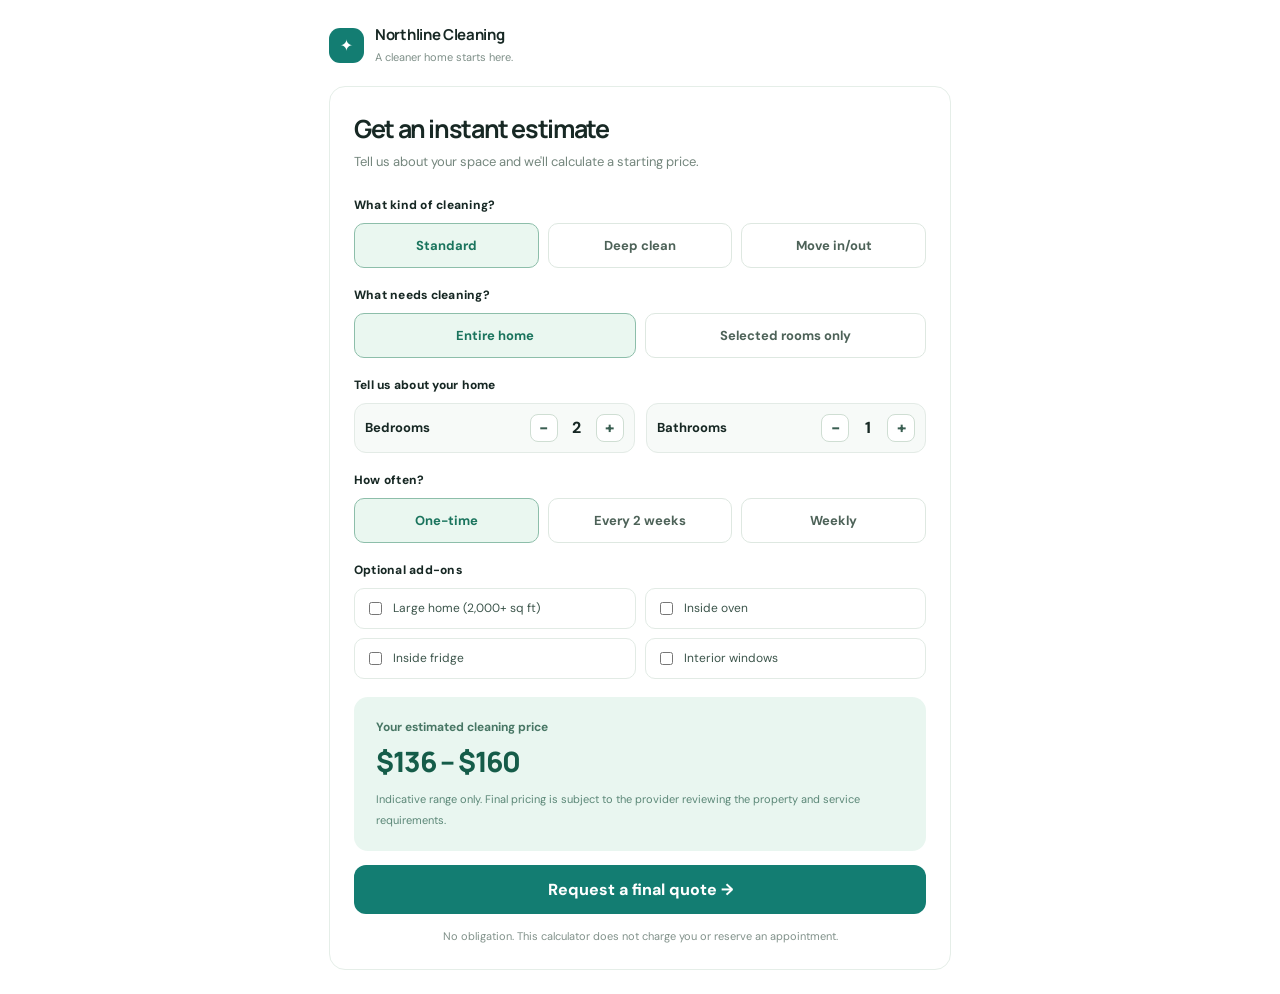
==== embed.html @ ba5c964d "Publish QuoteNest interactive demo" ====
<!doctype html>
<html lang="en">
<head><meta charset="utf-8"><meta name="viewport" content="width=device-width, initial-scale=1">
  <meta name="robots" content="noindex"><title>Get a cleaning estimate</title>
  <link rel="stylesheet" href="assets/style.css">
  <script src="assets/config.js" defer></script><script src="assets/engine.js" defer></script><script src="assets/widget.js" defer></script>
</head>
<body class="widget">
  <main class="quote-app">
    <div class="quote-header"><span class="brand-dot">✦</span><div><h2 id="brand">Northline Cleaning</h2><small id="tagline">A cleaner home starts here.</small></div></div>
    <section class="quote-panel">
      <h3>Get an instant estimate</h3><p>Tell us about your space and we'll calculate a starting price.</p>
      <label class="field-title">What kind of cleaning?</label>
      <div class="choice-row" role="group" aria-label="Type of cleaning">
        <button type="button" class="choice" data-group="service" data-value="standard" aria-pressed="true">Standard</button>
        <button type="button" class="choice" data-group="service" data-value="deep" aria-pressed="false">Deep clean</button>
        <button type="button" class="choice" data-group="service" data-value="moving" aria-pressed="false">Move in/out</button>
      </div>
      <label class="field-title">What needs cleaning?</label>
      <div class="choice-row two" role="group" aria-label="Scope of cleaning">
        <button type="button" class="choice" data-group="scope" data-value="full" aria-pressed="true">Entire home</button>
        <button type="button" class="choice" data-group="scope" data-value="partial" aria-pressed="false">Selected rooms only</button>
      </div>
      <label class="field-title">Tell us about your home</label>
      <div class="room-grid">
        <div class="number-control"><span>Bedrooms</span><div class="counter"><button type="button" data-room="bedrooms" data-step="-1" aria-label="Remove one bedroom">−</button><output id="bedrooms">2</output><button type="button" data-room="bedrooms" data-step="1" aria-label="Add one bedroom">+</button></div></div>
        <div class="number-control"><span>Bathrooms</span><div class="counter"><button type="button" data-room="bathrooms" data-step="-1" aria-label="Remove one bathroom">−</button><output id="bathrooms">1</output><button type="button" data-room="bathrooms" data-step="1" aria-label="Add one bathroom">+</button></div></div>
      </div>
      <div id="partialOptions" hidden>
        <label class="field-title">Other rooms to clean</label>
        <div class="checklist">
          <label class="checkline"><input type="checkbox" id="kitchen" checked> Kitchen</label>
          <label class="checkline"><input type="checkbox" id="living" checked> Living area</label>
        </div>
      </div>
      <label class="field-title">How often?</label>
      <div class="choice-row" role="group" aria-label="Cleaning frequency">
        <button type="button" class="choice" data-group="frequency" data-value="once" aria-pressed="true">One-time</button>
        <button type="button" class="choice" data-group="frequency" data-value="biweekly" aria-pressed="false">Every 2 weeks</button>
        <button type="button" class="choice" data-group="frequency" data-value="weekly" aria-pressed="false">Weekly</button>
      </div>
      <label class="field-title">Optional add-ons</label>
      <div class="checklist">
        <label class="checkline" id="largeHomeRow"><input type="checkbox" id="largeHome"> Large home (2,000+ sq ft)</label>
        <label class="checkline"><input type="checkbox" data-extra="oven"> Inside oven</label>
        <label class="checkline"><input type="checkbox" data-extra="fridge"> Inside fridge</label>
        <label class="checkline"><input type="checkbox" data-extra="windows"> Interior windows</label>
      </div>
      <div class="estimate-panel" aria-live="polite">
        <div class="label">Your estimated cleaning price</div>
        <strong id="price">$106–$130</strong>
        <small>Indicative range only. Final pricing is subject to the provider reviewing the property and service requirements.</small>
      </div>
      <button type="button" class="btn request" id="request">Request a final quote →</button>
      <form id="lead" class="lead-fields" hidden>
        <strong style="font-size:14px">Send your quote request</strong>
        <label>Full name<input name="name" type="text" required maxlength="100" autocomplete="name"></label>
        <label>Email address<input name="email" type="email" required maxlength="150" autocomplete="email"></label>
        <label>Phone (optional)<input name="phone" type="tel" maxlength="40" autocomplete="tel"></label>
        <label>Additional details<input name="notes" type="text" maxlength="500" placeholder="Access, pets, preferred date..."></label>
        <label class="consent"><input type="checkbox" name="consent" required><span id="consentText">I agree to be contacted about this estimate.</span></label>
        <input name="summary" type="hidden"><input name="startedAt" type="hidden">
        <div style="position:absolute;left:-10000px" aria-hidden="true"><label>Website<input name="website" type="text" tabindex="-1" autocomplete="off"></label></div>
        <button class="btn" type="submit" id="send">Continue →</button>
        <div class="error" id="leadStatus" role="status" aria-live="polite"></div>
      </form>
      <p class="hint">No obligation. This calculator does not charge you or reserve an appointment.</p>
    </section>
  </main>
</body>
</html>
---- assets/style.css ----
@import url('https://fonts.googleapis.com/css2?family=DM+Sans:wght@400;500;600;700&family=Manrope:wght@400;500;600;700;800&display=swap');
:root{font-family:"DM Sans",system-ui,sans-serif;color:#172824;background:#f8faf8;font-synthesis:none}
*{box-sizing:border-box}
body{margin:0}
button,input,select,textarea{font:inherit}
button{cursor:pointer}
a{color:inherit}
:focus-visible{outline:3px solid #71aee3;outline-offset:2px}
.pill{display:inline-flex;align-items:center;border-radius:99px;padding:8px 13px;background:#e6f6ef;color:#16745b;font-size:12px;font-weight:800;letter-spacing:.06em;text-transform:uppercase}
.eyebrow{font-size:12px;font-weight:800;text-transform:uppercase;letter-spacing:.15em;color:#478b77}
.btn{display:inline-flex;align-items:center;justify-content:center;gap:10px;padding:14px 22px;border:0;border-radius:12px;background:#146f64;color:#fff;text-decoration:none;font-weight:800;transition:transform .15s,background .15s}
.btn:hover{transform:translateY(-1px);background:#0d574f}
.btn.secondary{color:#173d36;background:#eff6f2;border:1px solid #daeae3}
.btn.secondary:hover{background:#deeee5}
.btn.dark{background:#132f2a}
.muted{color:#647973}
.max{max-width:1180px;margin:auto}
.site header,.studio header{display:flex;align-items:center;justify-content:space-between;gap:20px;padding:28px 30px}
.logo{display:flex;align-items:center;gap:10px;font-family:Manrope,sans-serif;font-size:20px;font-weight:800;letter-spacing:-.05em;text-decoration:none}
.mark{width:36px;height:36px;border-radius:11px;display:inline-grid;place-items:center;background:#145e55;color:white;font-weight:800}
.nav{display:flex;gap:25px;align-items:center;font-size:14px;font-weight:700}
.nav a{text-decoration:none}
.site .hero{position:relative;overflow:hidden;background:#ecf5ef}
.hero:before{content:"";position:absolute;width:600px;height:600px;right:-230px;top:-270px;background:radial-gradient(circle,#a7dbc4,transparent 65%);opacity:.6}
.hero-grid{position:relative;display:grid;grid-template-columns:1fr 1fr;gap:45px;align-items:center;min-height:640px;padding:44px 30px 70px}
h1,h2,h3,p{margin-top:0}
h1,h2,h3{font-family:Manrope,system-ui,sans-serif;letter-spacing:-.055em}
h1{font-size:clamp(42px,5.1vw,70px);line-height:1.1;margin:22px 0}
.hero-copy>p{font-size:18px;line-height:1.75;max-width:530px;color:#526a62}
.actions{display:flex;gap:12px;flex-wrap:wrap;margin-top:30px}
.microcopy{font-size:12px;color:#70837c;margin-top:18px}
.preview-shell{background:#fff;border:1px solid #e0ece4;border-radius:25px;padding:14px;box-shadow:0 30px 80px #214b4033;transform:rotate(1deg)}
.browser-bar{display:flex;gap:7px;align-items:center;padding:7px 9px 14px}
.dot{width:8px;height:8px;border-radius:50%;background:#d4dcd7}
.url{margin:auto;padding:7px 50px;background:#f4f8f5;border-radius:30px;color:#93a69b;font-size:11px}
.preview-shell iframe{width:100%;height:550px;border:0;border-radius:12px}
.features{padding:100px 30px}
.section-title{font-size:clamp(31px,3.2vw,48px);margin:13px 0 40px}
.feature-grid{display:grid;grid-template-columns:repeat(3,1fr);gap:20px}
.feature{border:1px solid #e2ece7;background:white;border-radius:22px;padding:28px;min-height:225px}
.feature .symbol{font-size:29px}
.feature h3{font-size:20px;margin:20px 0 10px}
.feature p{color:#647973;line-height:1.65;font-size:14px}
.how{padding:70px 30px 100px;background:#f0f5f1}
.steps{display:grid;grid-template-columns:repeat(3,1fr);gap:20px}
.step{padding:25px 0;border-top:1px solid #c3d6ca}
.step b{font-size:26px;color:#56937c}
.step h3{margin:22px 0 10px;font-size:20px}
.step p{color:#61756b;line-height:1.65}
.cta{padding:80px 30px}
.cta-card{display:flex;justify-content:space-between;align-items:center;gap:30px;background:#143c34;border-radius:24px;color:#fff;padding:42px}
.cta h2{font-size:32px;margin:8px 0 12px}
.cta p{color:#c1d5cf}
.cta .btn{background:#c7f2cf;color:#10392c}
.site footer{padding:28px 30px 45px;font-size:12px;color:#70847b}
.widget{background:#fff}
.quote-app{padding:24px;max-width:670px;margin:auto}
.quote-header{display:flex;align-items:center;gap:11px;margin-bottom:20px}
.quote-header .brand-dot{display:grid;place-items:center;width:35px;height:35px;color:white;font-weight:900;background:var(--accent,#137d72);border-radius:11px}
.quote-header h2{font-size:15px;margin:0;letter-spacing:-.02em}
.quote-header small{font-size:11px;color:#7e8f88}
.quote-panel{background:#fff;border:1px solid #e5eee8;border-radius:16px;padding:24px}
.quote-panel h3{font-size:25px;margin:0 0 6px}
.quote-panel>p{color:#74867d;font-size:13px;line-height:1.6;margin-bottom:24px}
.field-title{font-size:12px;letter-spacing:.02em;font-weight:800;margin:19px 0 10px;display:block}
.choice-row{display:grid;grid-template-columns:repeat(3,1fr);gap:9px}
.choice-row.two{grid-template-columns:repeat(2,1fr)}
.choice{border:1px solid #dee8e1;background:#fff;border-radius:10px;padding:13px 6px;font-size:13px;font-weight:700;color:#4d6258}
.choice[aria-pressed="true"]{background:#eaf7f0;border-color:#8dbeaa;color:#1a745d}
.room-grid{display:grid;grid-template-columns:1fr 1fr;gap:11px}
.number-control{display:flex;align-items:center;justify-content:space-between;padding:10px;background:#f7faf8;border-radius:12px;border:1px solid #e3ebe6}
.number-control span{font-size:13px;font-weight:700}
.counter{display:flex;align-items:center;gap:12px}
.counter button{width:28px;height:28px;border:1px solid #cfded3;border-radius:8px;background:#fff;font-weight:900;color:#395e51}
.counter output{font-weight:800;min-width:14px;text-align:center}
.checklist{display:grid;grid-template-columns:1fr 1fr;gap:9px}
.checkline{display:flex;align-items:center;gap:8px;font-size:12px;color:#3c554b;padding:10px;border:1px solid #e2ebe5;border-radius:10px}
.checkline input{accent-color:var(--accent,#137d72)}
.estimate-panel{margin-top:18px;border-radius:14px;background:#e9f6f0;padding:22px}
.estimate-panel .label{color:#477664;font-size:12px;font-weight:700}
.estimate-panel strong{display:block;margin:7px 0;font:800 28px Manrope,system-ui,sans-serif;letter-spacing:-.05em;color:#155c49}
.estimate-panel small{font-size:11px;color:#5b8777;line-height:1.5}
.quote-app .request{width:100%;margin-top:14px;background:var(--accent,#137d72)}
.quote-app .request:hover{filter:brightness(.9)}
.quote-app .hint{color:#81918a;font-size:11px;text-align:center;margin:14px 0 0;line-height:1.6}
.lead-fields{margin-top:14px;padding:16px;background:#f8fbf9;border:1px solid #e1eee5;border-radius:12px}
.lead-fields label{display:block;font-size:12px;font-weight:700;margin-top:10px;color:#496357}
.lead-fields input[type=text],.lead-fields input[type=email],.lead-fields input[type=tel]{display:block;width:100%;margin-top:5px;padding:11px;border-radius:8px;border:1px solid #cbded3;background:#fff}
.lead-fields .consent{display:flex;gap:8px;align-items:flex-start;font-size:11px;color:#64776c;line-height:1.5;margin:12px 0}
.lead-fields .consent input{margin-top:3px}
.lead-fields button{width:100%}
.error{color:#a02e2e;font-size:12px;margin-top:9px}
.studio{background:#f4f8f5;min-height:100vh}
.studio-grid{display:grid;grid-template-columns:minmax(280px,430px) minmax(0,1fr);gap:25px;padding:26px 30px 70px}
.studio h1{font-size:38px;margin-bottom:10px}
.studio .intro{font-size:14px;color:#677c70;line-height:1.6}
.editor,.studio-preview{background:#fff;border:1px solid #e3ece6;border-radius:20px;padding:24px}
.editor h2{font-size:19px;margin:25px 0 10px}
.form-grid{display:grid;grid-template-columns:1fr 1fr;gap:12px}
.editor label{display:block;font-size:11px;color:#516b5e;font-weight:800;margin:12px 0 5px}
.editor input,.editor select{width:100%;border:1px solid #d5e2da;border-radius:10px;padding:12px;background:#fbfdfb;font-size:14px}
.studio-preview iframe{width:100%;height:690px;border:0}
.editor .btn{margin-top:20px;width:100%}
.notice{padding:12px;border-radius:10px;background:#edf7ed;color:#597363;font-size:12px;line-height:1.6}
@media(max-width:850px){.hero-grid{grid-template-columns:1fr;min-height:0;padding:55px 22px}.preview-shell{transform:none;max-width:630px}.feature-grid,.steps{grid-template-columns:1fr}.studio-grid{grid-template-columns:1fr}.cta-card{flex-direction:column;align-items:flex-start}.site header,.studio header{padding:20px}.nav{gap:13px}.url{padding:7px 15px}}
@media(max-width:450px){.quote-app{padding:12px}.quote-panel{padding:16px}.choice{font-size:11px}.number-control{flex-direction:column;gap:12px}.checklist{grid-template-columns:1fr}.studio-grid{padding:18px}.form-grid{grid-template-columns:1fr}.nav .optional{display:none}.preview-shell iframe{height:615px}}
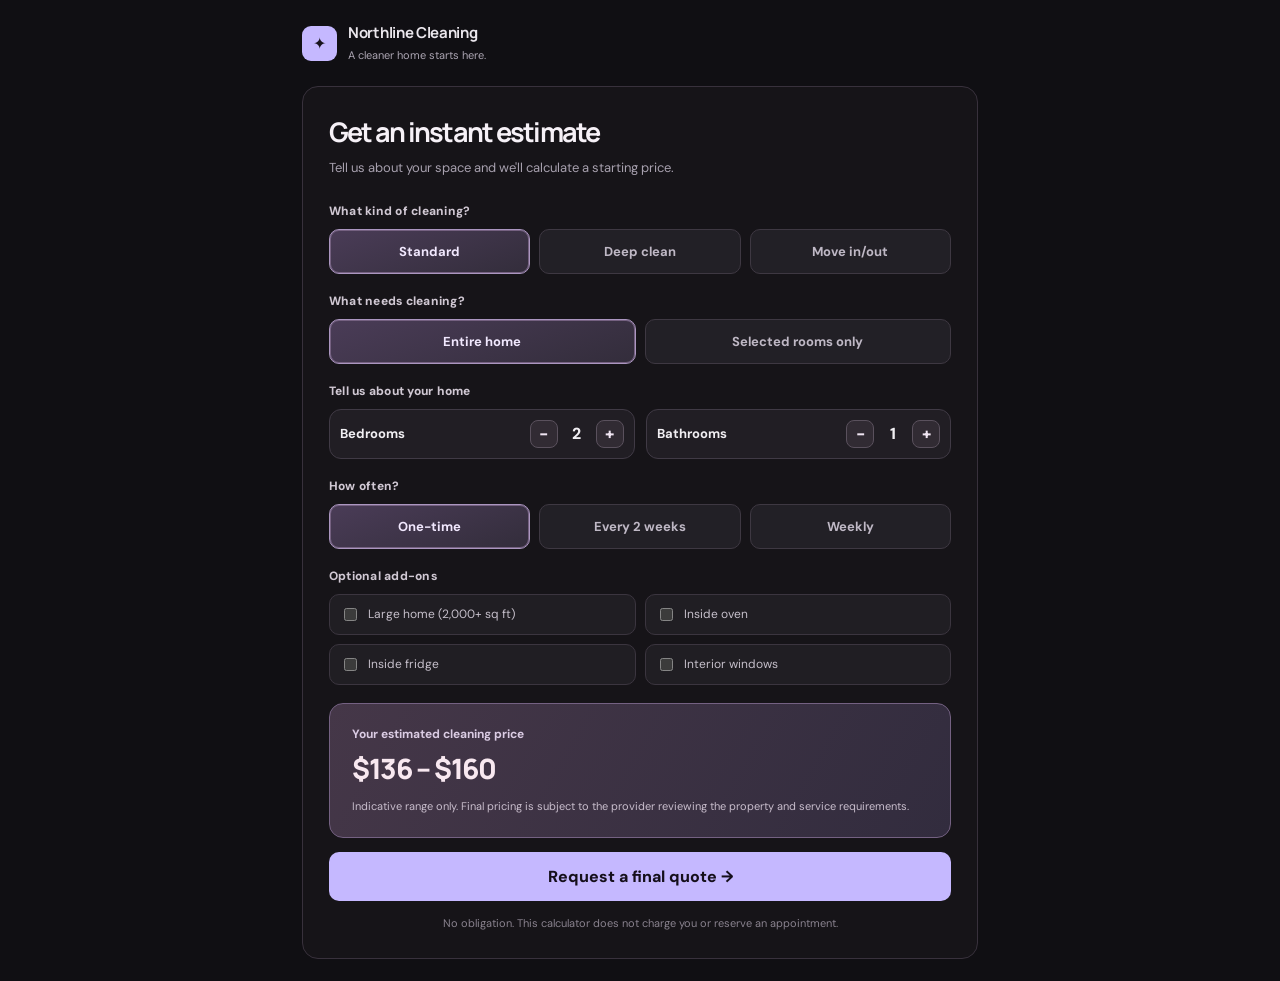
==== commit f9fb5c5b: "Redesign QuoteNest with dark BlackPlus-inspired theme" ====
--- a/embed.html
+++ b/embed.html
@@ -2,7 +2,7 @@
 <html lang="en">
 <head><meta charset="utf-8"><meta name="viewport" content="width=device-width, initial-scale=1">
   <meta name="robots" content="noindex"><title>Get a cleaning estimate</title>
-  <link rel="stylesheet" href="assets/style.css">
+  <link rel="stylesheet" href="assets/style.css"><link rel="stylesheet" href="assets/theme-blackplus.css">
   <script src="assets/config.js" defer></script><script src="assets/engine.js" defer></script><script src="assets/widget.js" defer></script>
 </head>
 <body class="widget">
--- a/assets/theme-blackplus.css
+++ b/assets/theme-blackplus.css
@@ -0,0 +1,307 @@
+@import url('https://fonts.googleapis.com/css2?family=DM+Sans:wght@400;500;600;700&family=Manrope:wght@400;500;600;700;800&display=swap');
+
+/* QuoteNest — original visual system inspired by BlackPlus's dark editorial mood. */
+:root{
+  --ink:#f5f3f6;
+  --muted:#99979e;
+  --bg:#070708;
+  --surface:#111114;
+  --line:#303034;
+  --lav:#c5b8ff;
+  --peach:#f7b7ac;
+  color-scheme:dark;
+  scroll-behavior:smooth;
+}
+*,*::before,*::after{box-sizing:border-box}
+body{font-family:"DM Sans",Arial,sans-serif;background:var(--bg);color:var(--ink);margin:0}
+[hidden]{display:none!important}
+::selection{background:#d4c4ff;color:#18121b}
+a{color:inherit}
+a:focus-visible,button:focus-visible,input:focus-visible,select:focus-visible{outline:2px solid #dbbfff;outline-offset:4px}
+h1,h2,h3{font-family:Manrope,"DM Sans",sans-serif;font-weight:700;letter-spacing:-.065em}
+.max{max-width:1280px;margin-inline:auto}
+.site-glow{pointer-events:none;position:absolute;left:0;top:0;right:0;height:990px;z-index:0;overflow:hidden;background:radial-gradient(ellipse 30% 23% at 52% 49%,#382b483c 0,transparent 98%),radial-gradient(ellipse 17% 27% at 68% 37%,#573f4720 0,transparent 100%)}
+.site{position:relative;overflow:hidden;background:#070708}
+.site::before{content:"";pointer-events:none;position:absolute;inset:0 0 auto;height:950px;background-image:linear-gradient(#ffffff05 1px,transparent 1px),linear-gradient(90deg,#ffffff05 1px,transparent 1px);background-size:80px 80px;mask-image:linear-gradient(#0009,transparent 85%)}
+.site .topbar{height:95px;padding:0 42px;position:relative;z-index:4;display:flex;justify-content:space-between;align-items:center;gap:26px}
+.brand{font-family:Manrope,Arial,sans-serif;display:inline-flex;align-items:center;gap:10px;font-size:20px;letter-spacing:-.07em;font-weight:800;text-decoration:none;white-space:nowrap}
+.brand-light{color:#b9b7bf}
+.brand-icon{width:36px;height:36px;display:grid;place-items:center;position:relative;border-radius:11px;background:linear-gradient(135deg,#d3b9e3,#cfa8a3);color:#120e17;font-size:18px;letter-spacing:-.15em;padding-right:4px;box-shadow:0 4px 25px #c8abff17}
+.brand-icon>span{font-size:9px;position:absolute;right:6px;top:9px;letter-spacing:0}
+.topnav{display:flex;align-items:center;gap:36px}
+.topnav a,.nav-action{font-size:12px;text-decoration:none;color:#a6a4ab;font-weight:600;transition:color .18s}
+.topnav a:hover{color:white}
+.nav-action{padding:12px 18px;border:1px solid #474247;border-radius:100px;color:#e7e4e9;display:inline-flex;gap:22px;align-items:center}
+.nav-action:hover{border-color:#bdafe8;color:white}
+.new-hero{position:relative;padding:50px 42px 112px;text-align:center;overflow:clip}
+.hero-heading{position:relative;z-index:2}
+.tiny-label{display:inline-flex;align-items:center;gap:10px;font-size:10px;letter-spacing:.21em;font-weight:800;color:#c8c0c8;text-transform:uppercase}
+.tiny-spark{display:inline-flex;align-items:center;justify-content:center;width:22px;height:22px;font-size:20px;color:#c0b6fa}
+.new-hero h1{font-size:clamp(76px,10vw,154px);line-height:.99;letter-spacing:-.09em;font-weight:700;margin:29px 0 28px}
+.gradient-title,.soft-gradient{background:linear-gradient(97deg,#f0b4a6 0%,#cdacc5 43%,#aeb3fb 72%,#ddd5ef 100%);-webkit-background-clip:text;background-clip:text;color:transparent}
+.hero-plus{display:inline-block;font-size:.5em;vertical-align:top;margin:7px 0 0 3px}
+.hero-heading>p{max-width:565px;margin:0 auto;color:#a6a4aa;font-size:16px;line-height:1.8}
+.new-actions{display:flex;align-items:center;justify-content:center;gap:13px;margin:27px auto 0;flex-wrap:wrap}
+.primary-action,.ghost-action{min-height:49px;display:inline-flex;gap:27px;align-items:center;justify-content:center;text-decoration:none;border-radius:100px;font-size:12px;font-weight:800;transition:transform .2s,background .2s,border-color .2s}
+.primary-action{background:#f5f2f5;color:#16121a;padding:14px 19px 14px 25px;box-shadow:0 11px 45px #d2badc17}
+.primary-action:hover{background:#d8ccf8;transform:translateY(-3px)}
+.ghost-action{padding:14px 22px;background:#1e1b21;border:1px solid #363238;color:#e5e2e7}
+.ghost-action:hover{border-color:#817087;transform:translateY(-3px)}
+.hero-orbit{position:absolute;pointer-events:none;border:1px solid #ffffff0b;border-radius:50%;z-index:0}
+.hero-orbit-one{width:800px;height:800px;left:50%;top:-300px;transform:translateX(-50%) rotate(25deg);box-shadow:0 0 0 1px #ffffff03,0 0 130px #8d70ae0c inset}
+.hero-orbit-two{width:1080px;height:1080px;left:50%;top:-440px;transform:translateX(-50%);border-color:#ffffff06}
+.showcase{max-width:900px;margin:82px auto 0;position:relative;z-index:1}
+.showcase-light{position:absolute;z-index:-1;left:-10%;right:-10%;height:85%;top:5%;background:radial-gradient(ellipse at 55% 50%,#b6a4ff45 0,#e8b2ad24 30%,transparent 67%);filter:blur(45px)}
+.mock-device{width:min(740px,100%);height:595px;margin:0 auto;border-radius:27px;padding:12px;background:linear-gradient(130deg,#34303a,#151418 35%,#1c181e 80%,#746878);box-shadow:0 24px 80px #000a,0 0 0 1px #ffffff23,0 65px 150px #ab89aa15;transform:perspective(1200px) rotateX(4deg)}
+.mock-top{display:flex;align-items:center;justify-content:space-between;background:#131216;border:1px solid #ffffff16;color:#a4a1ab;height:44px;border-radius:17px 17px 3px 3px;padding:0 18px}
+.mock-dots{display:flex;gap:6px}
+.mock-dots i{width:7px;height:7px;border-radius:50%;background:#58545c}
+.mock-dots i:first-child{background:#b87588}.mock-dots i:nth-child(2){background:#a88f66}.mock-dots i:nth-child(3){background:#7e9c89}
+.mock-domain{font-size:10px;color:#88858c;letter-spacing:.04em}
+.lock{font-size:7px;color:#8c849b;padding-right:5px}
+.mock-top-end{font-size:14px;color:#8c8791}
+.mock-device iframe{border:0;width:100%;height:calc(100% - 45px);border-radius:0 0 17px 17px;background:#0d0d10}
+.floating-chip{position:absolute;z-index:2;display:flex;align-items:center;gap:15px;text-align:left;padding:14px 20px;border:1px solid #ffffff1c;border-radius:15px;background:#262329cf;backdrop-filter:blur(25px);box-shadow:0 14px 55px #0008}
+.floating-chip strong{display:block;font-size:12px}
+.floating-chip small{display:block;color:#98949d;font-size:10px;margin-top:5px}
+.floating-chip-top{top:73px;right:0;transform:translate(10%,-20%)}
+.floating-chip-bottom{left:0;bottom:80px;transform:translate(-26%,8%)}
+.chip-symbol{background:#d1bff6;color:#26192d;display:grid;place-items:center;width:33px;height:33px;border-radius:9px;font-size:19px}
+.chip-number{font:800 22px Manrope,sans-serif;color:#eac2ca;letter-spacing:-.07em}
+.chip-number span{font-size:12px;color:#8b7e8c}
+.hero-footnote{position:relative;display:flex;align-items:center;gap:14px;margin-top:65px;text-align:left;color:#807c84;font-size:10px;font-weight:700;letter-spacing:.18em}
+.scroll-indicator{width:28px;height:28px;border:1px solid #5a515d;border-radius:50%;display:grid;place-items:center;color:#cdc6d1;font-size:16px}
+.hero-footnote-index{margin-left:auto}
+.capability-strip{border-block:1px solid #28272b;background:#111114}
+.capability-inner{padding:24px 42px;display:flex;align-items:center;justify-content:space-between;gap:22px}
+.capability-inner span{font-size:10px;letter-spacing:.14em;font-weight:800;color:#a8a3aa;white-space:nowrap}
+.capability-inner b{font-size:21px;color:#b4a9c9}
+.new-section{padding:127px 42px}
+.section-overline{display:flex;justify-content:space-between;gap:15px;padding-top:16px;border-top:1px solid #333036;color:#968f98;font-size:10px;letter-spacing:.17em;font-weight:800}
+.section-heading{display:flex;justify-content:space-between;align-items:flex-end;gap:55px;padding:47px 0 52px}
+.section-heading h2,.experience-heading h2{font-size:clamp(48px,5.8vw,79px);line-height:1.1;margin:0;font-weight:700;letter-spacing:-.075em}
+.section-heading p,.experience-heading p{color:#9a979e;font-size:15px;max-width:312px;line-height:1.8;margin:0 0 7px}
+.bento-grid{display:grid;grid-template-columns:repeat(12,minmax(0,1fr));gap:15px}
+.bento{position:relative;isolation:isolate;overflow:hidden;border-radius:22px;border:1px solid #333034;background:#171619;padding:35px;min-height:335px}
+.bento::before{position:absolute;inset:0;z-index:-1;content:"";pointer-events:none;background:radial-gradient(circle at 85% 98%,#73618316,transparent 58%)}
+.bento-large{grid-column:span 7;min-height:390px}
+.bento-medium{grid-column:span 5;min-height:390px;background:linear-gradient(160deg,#201c24,#161518)}
+.bento-small{grid-column:span 6;min-height:322px}
+.bento-glow{background:radial-gradient(circle at 84% 80%,#4d3a4a 0,transparent 52%),#171619}
+.bento-copy{position:relative;z-index:1;max-width:280px}
+.bento-index{font-size:10px;letter-spacing:.1em;font-weight:800;color:#ac9cbd}
+.bento h3{font-size:28px;line-height:1.23;margin:30px 0 13px}
+.bento p{font-size:13px;color:#a3a0a7;line-height:1.75}
+.estimate-art{position:absolute;right:29px;bottom:-60px;width:275px;padding:26px;border:1px solid #77707c66;border-radius:21px;background:linear-gradient(130deg,#3d353f,#1b191d);box-shadow:0 30px 65px #0009;transform:rotate(-8deg)}
+.estimate-art-header{display:flex;justify-content:space-between;color:#aea5b2;font-size:9px;font-weight:800;letter-spacing:.14em}
+.estimate-art-price{font:800 27px Manrope,sans-serif;letter-spacing:-.065em;margin:17px 0;color:#f1d2d6}
+.estimate-art-price small{font-size:12px;color:#87818d}
+.estimate-art-rule{height:1px;background:#ffffff20;margin-bottom:13px}
+.estimate-art-row{padding:10px 0;display:flex;justify-content:space-between;font-size:12px;color:#b6b0ba;border-bottom:1px solid #ffffff10}
+.estimate-art-row strong{color:#dabfd6}
+.palette-art{position:absolute;bottom:-2px;right:26px;width:210px;border-radius:20px 20px 0 0;background:#2b2830;border:1px solid #514957;padding:20px;box-shadow:0 20px 40px #0008}
+.palette-row{display:flex;gap:8px;margin-bottom:23px}
+.palette-color{height:32px;flex:1;border-radius:8px}.palette-color.one{background:#f8b8a9}.palette-color.two{background:#bcaef7}.palette-color.three{background:#aaa5a6}.palette-color.four{background:#837597}
+.palette-line{display:flex;justify-content:space-between;align-items:center;margin-top:13px;font-size:10px;color:#c6bfcb}
+.palette-toggle{width:26px;height:15px;border-radius:100px;background:#b5a6f8;position:relative}
+.palette-toggle::after{content:"";position:absolute;width:11px;height:11px;background:#272332;right:2px;top:2px;border-radius:50%}
+.code-art{font-family:ui-monospace,SFMono-Regular,monospace;position:absolute;right:-11px;bottom:35px;padding:25px 20px;border-radius:12px 0 0 12px;background:#262429;border:1px solid #3a363e;box-shadow:0 10px 38px #0004;font-size:13px;color:#e0d9e6}
+.code-art span{color:#c9b0ff}.code-art i{font-style:normal;color:#f9bcab}.code-art b{color:#e5d7ae;font-weight:400}.code-cursor{display:inline-block;width:5px;height:17px;background:#d2b2f3;margin-left:8px;vertical-align:middle}
+.lead-art{position:absolute;right:-22px;bottom:25px;width:230px;min-height:128px;border:1px solid #64545f;background:linear-gradient(130deg,#2e2930,#1c1a1d);border-radius:17px;padding:22px;transform:rotate(-6deg);box-shadow:0 20px 40px #0006}
+.lead-art>span:first-child{font-size:10px;color:#b6aab7}.lead-art-arrow{position:absolute;right:23px;top:20px;color:#d5b7d8;font-size:17px}
+.lead-art strong{font:800 19px Manrope,sans-serif;letter-spacing:-.04em;display:block;margin-top:35px}
+.experience-band{background:radial-gradient(ellipse at 60% 58%,#41344720,transparent 52%),#0e0d10;border-top:1px solid #242125;border-bottom:1px solid #262428}
+.experience-wrap{padding:130px 42px}
+.experience-heading{display:flex;align-items:flex-end;justify-content:space-between;gap:50px;padding:50px 0}
+.product-stage{display:grid;grid-template-columns:33% 67%;background:#181619;border:1px solid #39333a;border-radius:26px;overflow:hidden;min-height:740px;box-shadow:0 50px 110px #0004}
+.stage-side{position:relative;padding:55px 42px;background:radial-gradient(circle at 70% 83%,#553f4e66,transparent 55%),linear-gradient(170deg,#26212a,#18161a);border-right:1px solid #39343d}
+.stage-eyebrow{font-size:10px;font-weight:800;letter-spacing:.17em;color:#d2bfcf}
+.stage-rail{display:flex;gap:5px;margin-top:45px}
+.stage-rail span{height:4px;width:27px;border-radius:8px;background:#554c5c}
+.stage-rail .active-rail{width:58px;background:#e5c3db}
+.stage-side h3{font-size:clamp(34px,3.9vw,55px);line-height:1.15;margin:80px 0 17px}
+.stage-side p{max-width:230px;line-height:1.85;color:#aaa4ad;font-size:14px}
+.stage-link{display:inline-flex;gap:24px;text-decoration:none;border-bottom:1px solid #8d778c;padding:0 0 10px;font-size:12px;font-weight:800;color:#e9d6e8;margin-top:20px}
+.stage-link:hover{color:white}
+.stage-corner{position:absolute;bottom:35px;font-size:10px;letter-spacing:.18em;color:#8a818b}
+.live-device{padding:21px 21px 0;min-width:0;background:#171519}
+.live-device .mock-top{height:49px;background:#171419}
+.live-device iframe{display:block;background:#0e0c11;border:0;width:100%;height:660px}
+.live-device .mock-top a{color:#d8cadb;text-decoration:none}
+.product-note{display:flex;justify-content:space-between;gap:20px;margin-top:20px;color:#85818a;font-size:11px}
+.product-note span:first-child{color:#cdbbbf;font-weight:800;letter-spacing:.1em}
+.new-steps{border-top:1px solid #353139}
+.new-steps article{display:grid;grid-template-columns:130px 1fr 55px;align-items:start;gap:30px;padding:35px 5px;border-bottom:1px solid #353139;transition:background .2s}
+.new-steps article:hover{background:#ffffff06}
+.step-number{font:700 20px Manrope,sans-serif;color:#ad9fae}
+.new-steps h3{font-size:27px;line-height:1.2;margin:0 0 9px}
+.new-steps p{font-size:14px;color:#97929a;line-height:1.75;max-width:625px;margin:0}
+.step-arrow{color:#ac9cb8;font-size:29px;text-align:right}
+.closing{position:relative;text-align:center;border:1px solid #4a4149;border-radius:30px;overflow:hidden;padding:114px 32px 108px;margin-bottom:108px;background:radial-gradient(ellipse at 50% 90%,#4a3146 0%,transparent 57%),linear-gradient(140deg,#252027,#151216)}
+.closing-orb{position:absolute;pointer-events:none;width:460px;height:460px;border:1px solid #ffffff10;border-radius:50%;left:50%;top:30%;transform:translateX(-50%);box-shadow:0 0 0 60px #ffffff05,0 0 0 120px #ffffff02}
+.closing>*:not(.closing-orb){position:relative;z-index:1}
+.closing h2{font-size:clamp(53px,7.6vw,105px);line-height:1.07;margin:28px 0 23px}
+.closing h2 em{font-style:normal;background:linear-gradient(90deg,#f3a99d,#d0bbf7);-webkit-background-clip:text;background-clip:text;color:transparent}
+.closing p{font-size:15px;line-height:1.8;color:#aaa3ae;max-width:430px;margin:0 auto 27px}
+.closing-watermark{position:absolute!important;right:32px;bottom:17px;font:800 41px Manrope,sans-serif;letter-spacing:-.08em;color:#e0d4e017}
+.site .new-footer{display:grid;grid-template-columns:1fr 1.5fr 1fr;gap:25px;padding:0 42px 45px;align-items:center}
+.new-footer>span{font-size:12px;color:#928b95;text-align:center}
+.new-footer nav{display:flex;justify-content:flex-end;gap:20px}
+.new-footer nav a{font-size:11px;color:#aaa4ad;text-decoration:none}
+.new-footer nav a:hover{color:white}
+.new-footer small{grid-column:1/-1;border-top:1px solid #29272c;padding-top:24px;font-size:11px;color:#85808b}
+
+/* Widget and live customizer — same dark design language as the marketing site. */
+.widget{background:#100f13;color:#f1edf2;color-scheme:dark}
+.quote-app{max-width:720px;padding:22px}
+.quote-header{margin-bottom:22px}
+.quote-header .brand-dot{background:var(--accent,#c5b8ff);color:#18131c;border-radius:9px}
+.quote-header h2{color:#eae6ec}
+.quote-header small{color:#aba5b2}
+.quote-panel{background:#161418;color:#f1eff3;border:1px solid #38313c;border-radius:16px;padding:26px}
+.quote-panel h3{font-size:27px;color:#f6f1f7;margin-bottom:8px}
+.quote-panel>p{color:#a7a0ae}
+.field-title{color:#d0c8d3}
+.choice{background:#222026;border:1px solid #3e3842;color:#bfb8c5}
+.choice:hover{border-color:#74677b}
+.choice[aria-pressed="true"]{color:#f1e8fe;background:linear-gradient(160deg,#4a3c57,#332d3b);border-color:#ab96c0;box-shadow:inset 0 0 0 1px #756181}
+.number-control{background:#211e24;border:1px solid #403a45}
+.counter button{background:#312b33;border:1px solid #5a515d;color:#f0e5f2}
+.counter button:hover{background:#473c4b}
+.checkline{background:#201e23;border-color:#3b353f;color:#c5bfca}
+.checkline input{accent-color:var(--accent,#c5b8ff)}
+.estimate-panel{background:linear-gradient(120deg,#453748,#322c3e);border:1px solid #746182}
+.estimate-panel .label{color:#dbcce4}
+.estimate-panel strong{color:#f8e8f0}
+.estimate-panel small{color:#c9becd}
+.quote-app .request{background:var(--accent,#c5b8ff);color:#150f1b;border-radius:10px}
+.quote-app .request:hover{filter:brightness(1.11)}
+.quote-app .hint{color:#89828e}
+.lead-fields{background:#211e26;border-color:#48404e}
+.lead-fields label{color:#cec5d1}
+.lead-fields input[type=text],.lead-fields input[type=email],.lead-fields input[type=tel]{background:#151318;border-color:#504655;color:#f3ebf5}
+.lead-fields input::placeholder{color:#77717c}
+.lead-fields .consent{color:#b1a7b7}
+.error{color:#f9b6b6}
+.studio{background:#0b0a0e;color:#eeebf0;color-scheme:dark}
+.studio header{padding:30px 42px;border-bottom:1px solid #28252d}
+.studio .logo{color:#f6f1f7}
+.studio .mark{background:linear-gradient(135deg,#f6b2ae,#aea5fa);color:#140f1d}
+.studio .nav a{font-size:12px;color:#b2aab6}
+.studio-grid{max-width:1380px;grid-template-columns:minmax(300px,440px) minmax(0,1fr);gap:28px;padding:56px 42px 100px}
+.studio h1{font-size:52px;color:#faf5fc}
+.studio .intro{color:#aaa2ae}
+.editor,.studio-preview{background:#17151a;border:1px solid #39323c;border-radius:19px;padding:25px}
+.studio-preview{align-self:start;position:sticky;top:20px}
+.studio-preview iframe{background:#100f13;border-radius:12px;height:840px}
+.editor h2{color:#eee6f1}
+.editor label{color:#bdb1c1}
+.editor input,.editor select{background:#201c23;color:#f7f0f7;border:1px solid #4c414f}
+.editor input::placeholder{color:#847788}
+.editor input[type=color]{padding:5px}
+.editor .btn{background:#d4c5f2;color:#1b1621}
+.editor .btn:hover{background:#e2d6fb}
+.studio .eyebrow{color:#b8a1cf}
+.notice{background:#2b2530;color:#bdb1c3;border:1px solid #55475b}
+.studio .microcopy{color:#918696}
+
+@media(max-width:1100px){
+  .site .topbar,.new-hero,.new-section,.experience-wrap{padding-left:28px;padding-right:28px}
+  .capability-inner{padding-left:28px;padding-right:28px;gap:15px}
+  .floating-chip-top{transform:translate(1%,-20%)}
+  .floating-chip-bottom{transform:translate(-6%,8%)}
+  .bento-large,.bento-medium{grid-column:span 6}
+  .bento-large .bento-copy{max-width:220px}
+  .estimate-art{width:225px;right:5px;bottom:-65px}
+  .estimate-art-price{font-size:22px}
+  .stage-side{padding:45px 30px}
+  .studio-grid{grid-template-columns:minmax(275px,385px) minmax(0,1fr);padding:36px 24px 70px}
+}
+@media(max-width:780px){
+  .site .topbar{height:74px;padding:0 20px}
+  .topnav{display:none}
+  .nav-action{padding:10px 14px}
+  .new-hero{padding:55px 20px 86px}
+  .new-hero h1{font-size:clamp(63px,12vw,98px)}
+  .hero-plus{margin-top:3px}
+  .hero-heading>p{font-size:14px;max-width:470px}
+  .showcase{margin-top:57px}
+  .mock-device{height:575px}
+  .floating-chip{display:none}
+  .hero-footnote{margin-top:40px;font-size:8px}
+  .capability-inner{padding:19px 20px;flex-wrap:wrap;justify-content:center;column-gap:22px;row-gap:11px}
+  .capability-inner span{font-size:9px}
+  .capability-inner b{display:none}
+  .new-section{padding:90px 20px}
+  .section-heading,.experience-heading{align-items:flex-start;flex-direction:column;gap:18px;padding:38px 0}
+  .section-heading h2,.experience-heading h2{font-size:clamp(43px,8vw,64px)}
+  .bento-grid{grid-template-columns:1fr;gap:12px}
+  .bento-large,.bento-medium,.bento-small{grid-column:1;min-height:330px}
+  .bento-large{min-height:375px}
+  .bento-medium{min-height:350px}
+  .bento-large .bento-copy{max-width:300px}
+  .estimate-art{width:255px;right:22px}
+  .experience-wrap{padding:88px 20px}
+  .product-stage{grid-template-columns:1fr}
+  .stage-side{min-height:295px;padding:30px}
+  .stage-side h3{margin:28px 0 12px;font-size:39px}
+  .stage-rail{margin-top:20px}
+  .stage-corner{right:28px;bottom:20px}
+  .live-device{padding:14px}
+  .live-device iframe{height:815px}
+  .product-note{flex-direction:column;gap:9px}
+  .closing{margin:0 20px 75px;padding:82px 24px}
+  .site .new-footer{grid-template-columns:1fr 1fr;padding:0 20px 35px}
+  .new-footer>span{display:none}
+  .new-footer nav{flex-wrap:wrap}
+  .studio-grid{grid-template-columns:1fr}
+  .studio-preview{position:static}
+  .studio-preview iframe{height:890px}
+}
+@media(max-width:480px){
+  .site .topbar{padding:0 16px}
+  .brand{font-size:18px}
+  .nav-action{font-size:11px}
+  .new-hero{padding:51px 16px 60px}
+  .tiny-label{font-size:8px;letter-spacing:.14em}
+  .new-hero h1{font-size:clamp(58px,14vw,70px);margin:25px 0}
+  .hero-heading>p{font-size:13px}
+  .new-actions{flex-direction:column;gap:9px}
+  .new-actions>*{min-width:min(260px,100%)}
+  .showcase{margin:42px -6px 0}
+  .mock-device{height:540px;padding:7px;border-radius:17px;transform:none}
+  .mock-top{padding:0 9px;height:35px}
+  .mock-device iframe{height:calc(100% - 35px)}
+  .mock-domain{font-size:8px}
+  .hero-footnote-index{display:none}
+  .section-overline{font-size:8px}
+  .section-overline span:last-child{display:none}
+  .bento{padding:26px}
+  .bento h3{font-size:25px}
+  .bento-large{min-height:410px}
+  .estimate-art{right:-5px;width:230px}
+  .bento-small .bento-copy{max-width:270px}
+  .code-art{max-width:245px;font-size:10px;bottom:16px}
+  .lead-art{width:192px;bottom:10px}
+  .new-steps article{grid-template-columns:35px 1fr 20px;gap:15px}
+  .new-steps h3{font-size:22px}
+  .new-steps p{font-size:12px}
+  .stage-side{min-height:310px}
+  .live-device{padding:8px}
+  .live-device iframe{height:840px}
+  .closing h2{font-size:51px}
+  .site .new-footer{grid-template-columns:1fr}
+  .new-footer nav{justify-content:flex-start}
+  .quote-app{padding:11px}
+  .quote-panel{padding:16px}
+  .quote-panel h3{font-size:23px}
+  .choice{font-size:11px}
+  .studio header{padding:20px 16px}
+  .studio-grid{padding:28px 12px}
+  .studio h1{font-size:42px}
+  .studio-preview iframe{height:925px}
+}
+@media(prefers-reduced-motion:reduce){
+  :root{scroll-behavior:auto}
+  .primary-action,.ghost-action,.new-steps article,.topnav a,.nav-action{transition:none}
+}
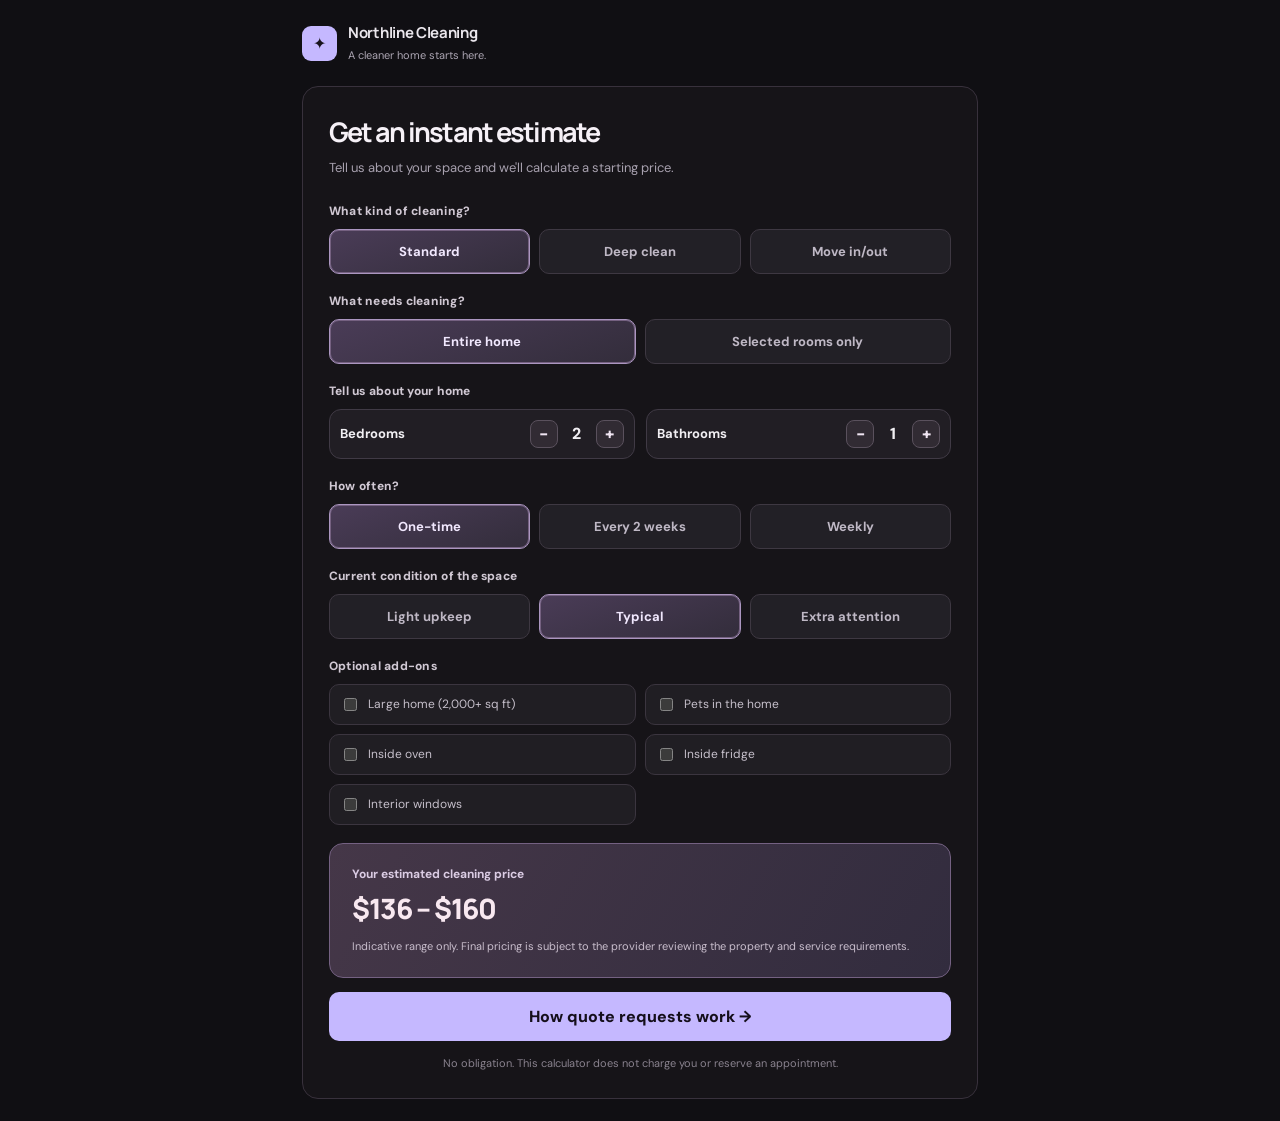
==== commit 32b7c965: "Improve estimates with condition pets and minimum fees" ====
--- a/embed.html
+++ b/embed.html
@@ -39,9 +39,16 @@
         <button type="button" class="choice" data-group="frequency" data-value="biweekly" aria-pressed="false">Every 2 weeks</button>
         <button type="button" class="choice" data-group="frequency" data-value="weekly" aria-pressed="false">Weekly</button>
       </div>
+      <label class="field-title">Current condition of the space</label>
+      <div class="choice-row" role="group" aria-label="Cleaning condition">
+        <button type="button" class="choice" data-group="condition" data-value="light" aria-pressed="false">Light upkeep</button>
+        <button type="button" class="choice" data-group="condition" data-value="typical" aria-pressed="true">Typical</button>
+        <button type="button" class="choice" data-group="condition" data-value="heavy" aria-pressed="false">Extra attention</button>
+      </div>
       <label class="field-title">Optional add-ons</label>
       <div class="checklist">
         <label class="checkline" id="largeHomeRow"><input type="checkbox" id="largeHome"> Large home (2,000+ sq ft)</label>
+        <label class="checkline"><input type="checkbox" id="pets"> Pets in the home</label>
         <label class="checkline"><input type="checkbox" data-extra="oven"> Inside oven</label>
         <label class="checkline"><input type="checkbox" data-extra="fridge"> Inside fridge</label>
         <label class="checkline"><input type="checkbox" data-extra="windows"> Interior windows</label>
@@ -52,6 +59,7 @@
         <small>Indicative range only. Final pricing is subject to the provider reviewing the property and service requirements.</small>
       </div>
       <button type="button" class="btn request" id="request">Request a final quote →</button>
+      <p class="hint" id="demoStatus" role="status" aria-live="polite"></p>
       <form id="lead" class="lead-fields" hidden>
         <strong style="font-size:14px">Send your quote request</strong>
         <label>Full name<input name="name" type="text" required maxlength="100" autocomplete="name"></label>
--- a/assets/theme-blackplus.css
+++ b/assets/theme-blackplus.css
@@ -21,7 +21,7 @@
 h1,h2,h3{font-family:Manrope,"DM Sans",sans-serif;font-weight:700;letter-spacing:-.065em}
 .max{max-width:1280px;margin-inline:auto}
 .site-glow{pointer-events:none;position:absolute;left:0;top:0;right:0;height:990px;z-index:0;overflow:hidden;background:radial-gradient(ellipse 30% 23% at 52% 49%,#382b483c 0,transparent 98%),radial-gradient(ellipse 17% 27% at 68% 37%,#573f4720 0,transparent 100%)}
-.site{position:relative;overflow:hidden;background:#070708}
+.site{position:relative;overflow-x:clip;overflow-y:visible;background:#070708}
 .site::before{content:"";pointer-events:none;position:absolute;inset:0 0 auto;height:950px;background-image:linear-gradient(#ffffff05 1px,transparent 1px),linear-gradient(90deg,#ffffff05 1px,transparent 1px);background-size:80px 80px;mask-image:linear-gradient(#0009,transparent 85%)}
 .site .topbar{height:95px;padding:0 42px;position:relative;z-index:4;display:flex;justify-content:space-between;align-items:center;gap:26px}
 .brand{font-family:Manrope,Arial,sans-serif;display:inline-flex;align-items:center;gap:10px;font-size:20px;letter-spacing:-.07em;font-weight:800;text-decoration:none;white-space:nowrap}
@@ -305,3 +305,32 @@
   :root{scroll-behavior:auto}
   .primary-action,.ghost-action,.new-steps article,.topnav a,.nav-action{transition:none}
 }
+
+/* One-time service offer — matches QuoteNest's dark visual system. */
+.sales-page{padding:78px 42px 90px}
+.sales-head{display:grid;grid-template-columns:minmax(0,1.1fr) minmax(320px,.9fr);gap:68px;align-items:center}
+.sales-head h1{font-size:clamp(62px,7.2vw,105px);line-height:1.04;margin:30px 0}
+.sales-head>div>p:not(.sales-notice){max-width:530px;font-size:16px;line-height:1.8;color:#b4adb9}
+.sales-actions{justify-content:flex-start;margin-top:30px}
+.sales-notice{max-width:530px;margin-top:26px;font-size:13px;color:#9f9aa7;line-height:1.75}
+.sales-offer{border:1px solid #62526a;border-radius:25px;padding:42px;background:linear-gradient(145deg,#342839,#16151c 57%,#252130);box-shadow:0 35px 110px #0009,0 0 85px #9e7bb520}
+.sales-kicker{font-size:11px;letter-spacing:.17em;color:#e0bedc;font-weight:800}
+.sales-price{display:flex;align-items:baseline;gap:10px;margin:24px 0}
+.sales-price span{font-size:18px;color:#c6b7cc}
+.sales-price strong{font:700 104px Manrope,sans-serif;line-height:1;letter-spacing:-.095em;background:linear-gradient(100deg,#f6c7b6,#d4c6ff);background-clip:text;-webkit-background-clip:text;color:transparent}
+.sales-offer>p{color:#b7aeba;font-size:13px;line-height:1.7}
+.sales-divider{height:1px;background:#ffffff25;margin:28px 0}
+.sales-offer ul{padding:0;margin:0 0 30px;list-style:none}
+.sales-offer li{color:#d2cad5;padding:8px 0 8px 27px;position:relative;font-size:14px;line-height:1.6}
+.sales-offer li:before{content:"✓";position:absolute;left:0;color:#d5b5ec;font-weight:800}
+.sales-pay{width:100%;margin-top:12px}
+.sales-subtext{font-size:11px;color:#a299ae;display:block;margin-top:18px}
+.sales-process{margin-top:125px}
+.sales-steps{display:grid;grid-template-columns:repeat(3,1fr);gap:25px;margin-top:30px}
+.sales-steps article{padding:24px;border:1px solid #38323e;border-radius:20px;background:#15131a}
+.sales-steps article>span{font:700 17px Manrope,sans-serif;color:#cdbbf0}
+.sales-steps h2{font-size:25px;line-height:1.2;margin:18px 0 10px}
+.sales-steps p{font-size:13px;line-height:1.7;color:#a8a1ae}
+.sales-disclaimer{margin:65px 0 0;color:#8b8490;max-width:930px;font-size:12px;line-height:1.8}
+@media(max-width:900px){.sales-head{grid-template-columns:1fr;gap:40px}.sales-page{padding:42px 26px 70px}.sales-offer{max-width:650px}.sales-process{margin-top:70px}}
+@media(max-width:640px){.sales-page{padding:44px 18px 65px}.sales-head h1{font-size:clamp(54px,12vw,78px)}.sales-steps{grid-template-columns:1fr;gap:12px}.sales-offer{padding:28px}.sales-price strong{font-size:85px}.sales-actions{align-items:flex-start}.sales-head{gap:32px}}
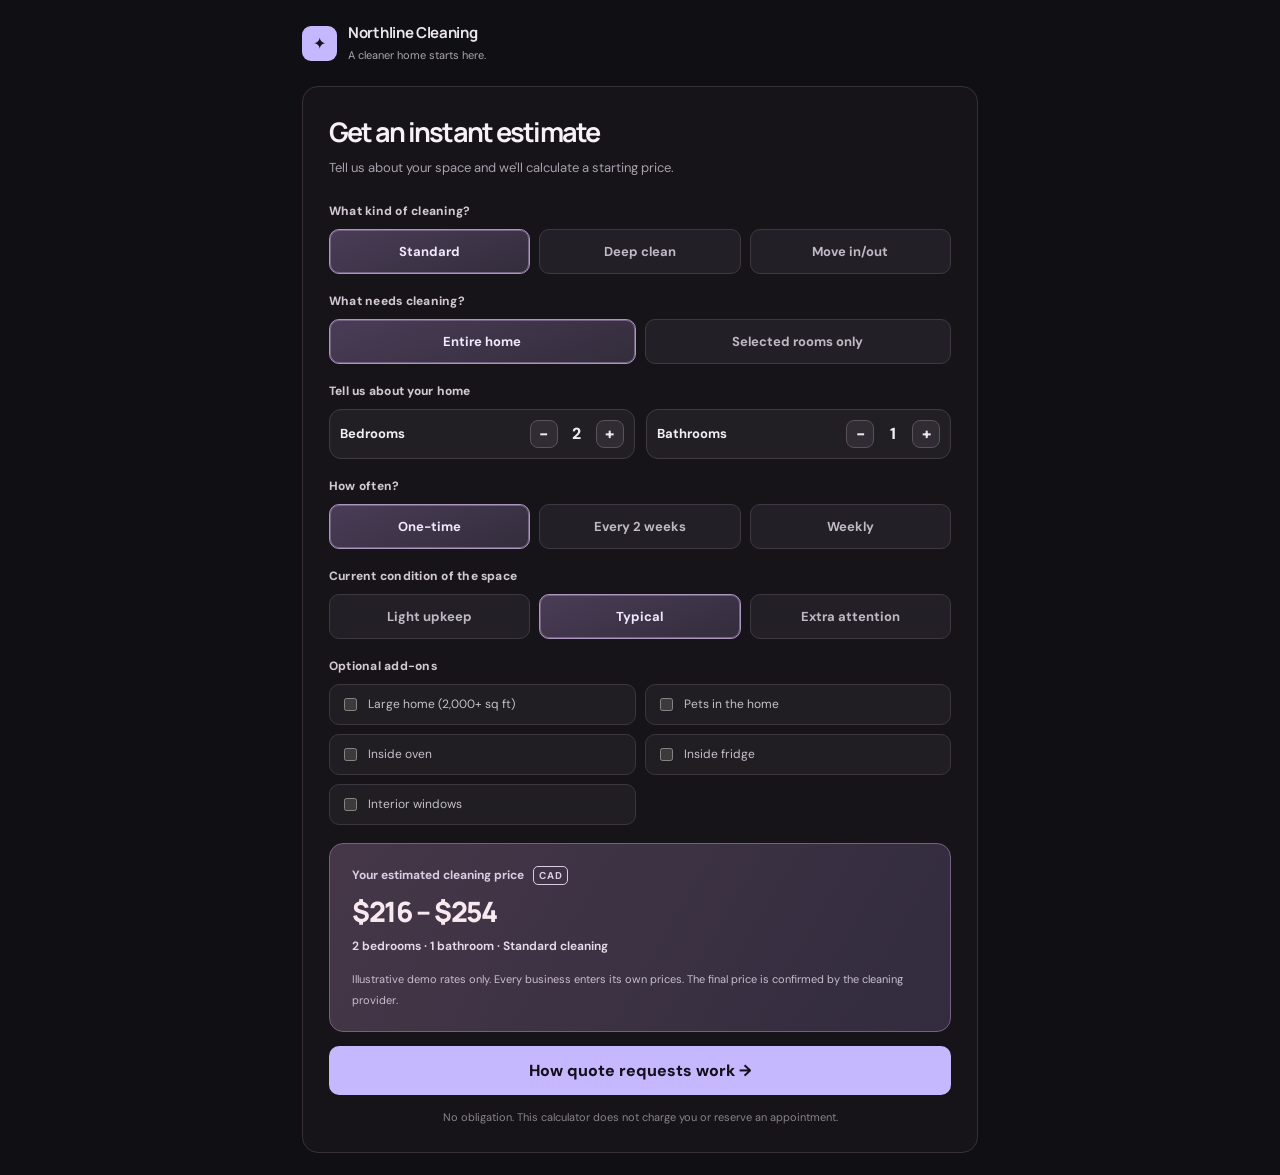
==== commit df306b0d: "Recalibrate sample cleaning estimates to premium CAD rates" ====
--- a/embed.html
+++ b/embed.html
@@ -54,9 +54,10 @@
         <label class="checkline"><input type="checkbox" data-extra="windows"> Interior windows</label>
       </div>
       <div class="estimate-panel" aria-live="polite">
-        <div class="label">Your estimated cleaning price</div>
-        <strong id="price">$106–$130</strong>
-        <small>Indicative range only. Final pricing is subject to the provider reviewing the property and service requirements.</small>
+        <div class="label">Your estimated cleaning price <span id="currencyCode" class="quote-currency">CAD</span></div>
+        <strong id="price">$216 – $254</strong>
+        <p id="quoteSummary" class="quote-summary">2 bedrooms · 1 bathroom · Standard cleaning</p>
+        <small id="estimateNote">Illustrative demo rates. Final pricing is confirmed by the cleaning business after reviewing the property and service requirements.</small>
       </div>
       <button type="button" class="btn request" id="request">Request a final quote →</button>
       <p class="hint" id="demoStatus" role="status" aria-live="polite"></p>
--- a/assets/style.css
+++ b/assets/style.css
@@ -80,6 +80,8 @@
 .estimate-panel .label{color:#477664;font-size:12px;font-weight:700}
 .estimate-panel strong{display:block;margin:7px 0;font:800 28px Manrope,system-ui,sans-serif;letter-spacing:-.05em;color:#155c49}
 .estimate-panel small{font-size:11px;color:#5b8777;line-height:1.5}
+.estimate-panel .quote-currency{display:inline-block;margin-left:6px;border:1px solid currentColor;border-radius:5px;padding:2px 5px;font-size:10px;letter-spacing:.08em;vertical-align:middle}
+.estimate-panel .quote-summary{font-size:12px;font-weight:650;line-height:1.5;margin:7px 0 12px;color:#3e7463}
 .quote-app .request{width:100%;margin-top:14px;background:var(--accent,#137d72)}
 .quote-app .request:hover{filter:brightness(.9)}
 .quote-app .hint{color:#81918a;font-size:11px;text-align:center;margin:14px 0 0;line-height:1.6}
--- a/assets/theme-blackplus.css
+++ b/assets/theme-blackplus.css
@@ -174,6 +174,7 @@
 .estimate-panel .label{color:#dbcce4}
 .estimate-panel strong{color:#f8e8f0}
 .estimate-panel small{color:#c9becd}
+.estimate-panel .quote-summary{color:#e5dbe9}
 .quote-app .request{background:var(--accent,#c5b8ff);color:#150f1b;border-radius:10px}
 .quote-app .request:hover{filter:brightness(1.11)}
 .quote-app .hint{color:#89828e}
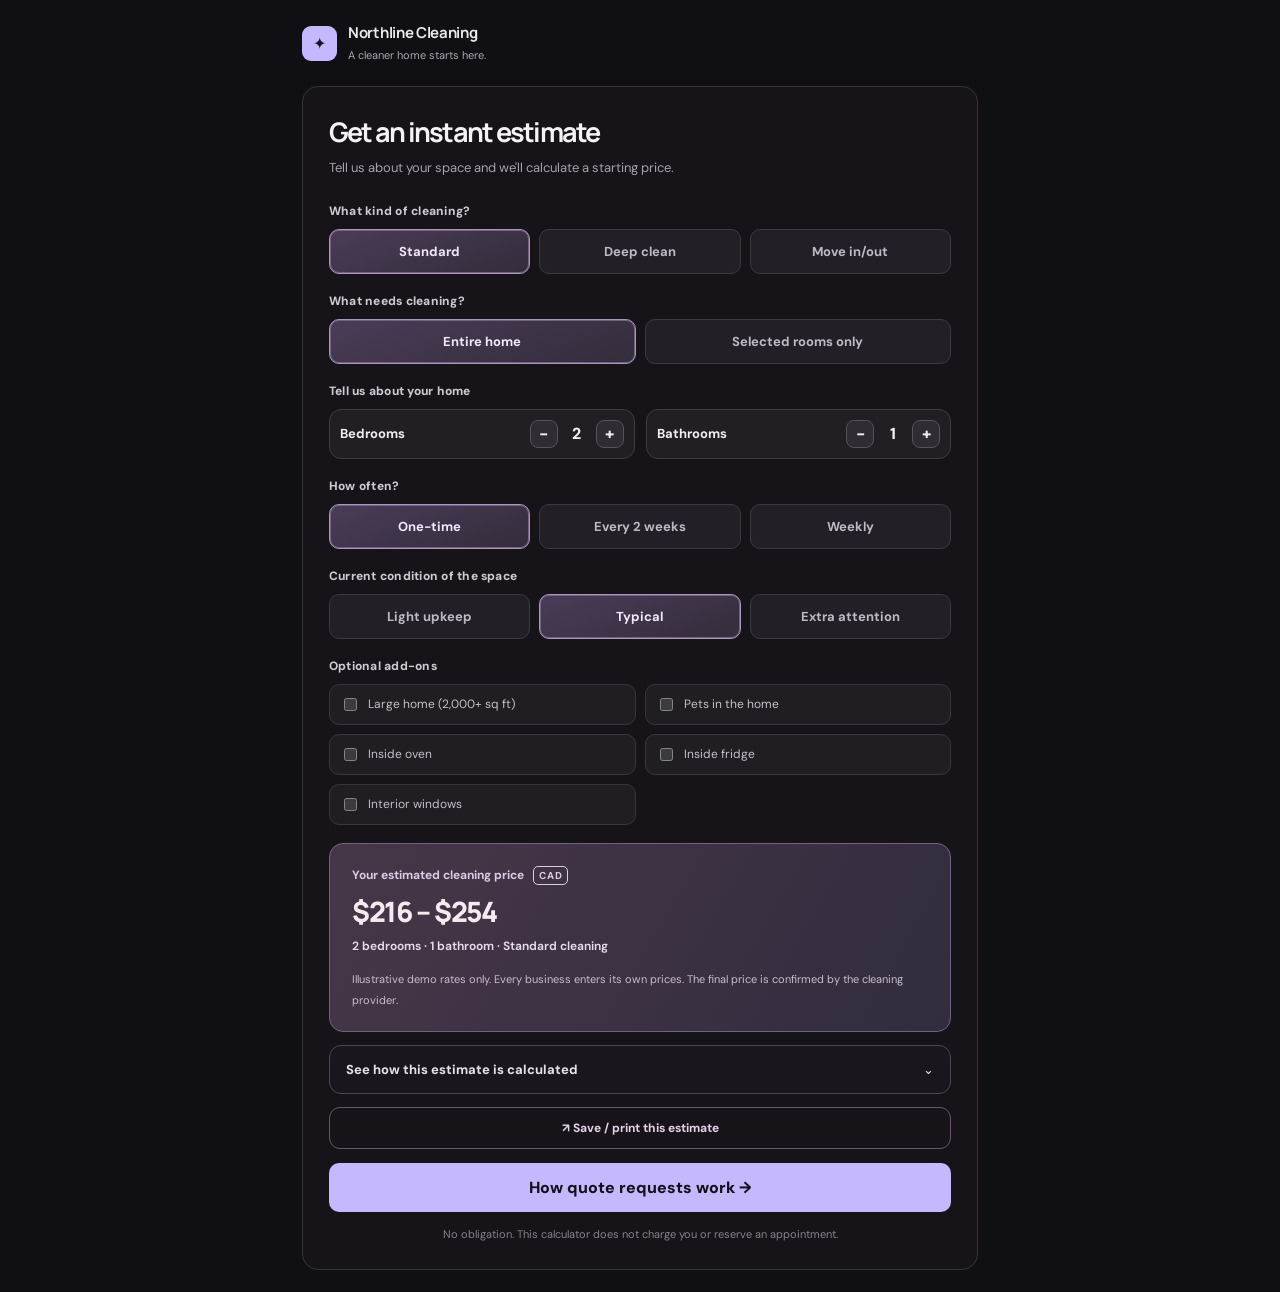
==== commit 0a7078b4: "Add itemized cleaning estimates and printable quote sheets" ====
--- a/embed.html
+++ b/embed.html
@@ -59,6 +59,13 @@
         <p id="quoteSummary" class="quote-summary">2 bedrooms · 1 bathroom · Standard cleaning</p>
         <small id="estimateNote">Illustrative demo rates. Final pricing is confirmed by the cleaning business after reviewing the property and service requirements.</small>
       </div>
+      <details class="quote-breakdown" id="breakdown">
+        <summary>See how this estimate is calculated <span aria-hidden="true">⌄</span></summary>
+        <div class="breakdown-items" id="breakdownItems"></div>
+        <div class="breakdown-total"><strong>Estimated midpoint</strong><strong id="breakdownTotal"></strong></div>
+        <p>Approximate estimate before applicable taxes. Final pricing depends on the provider's review.</p>
+      </details>
+      <button type="button" class="estimate-export" id="printEstimate">↗ Save / print this estimate</button>
       <button type="button" class="btn request" id="request">Request a final quote →</button>
       <p class="hint" id="demoStatus" role="status" aria-live="polite"></p>
       <form id="lead" class="lead-fields" hidden>
@@ -76,5 +83,14 @@
       <p class="hint">No obligation. This calculator does not charge you or reserve an appointment.</p>
     </section>
   </main>
+  <section class="print-estimate-sheet" id="printArea" aria-hidden="true">
+    <div class="print-brand" id="printBrand"></div>
+    <h1>Cleaning estimate</h1>
+    <p class="print-date" id="printDate"></p>
+    <p class="print-range" id="printRange"></p>
+    <p id="printSummary"></p>
+    <div id="printBreakdown"></div>
+    <p class="print-disclaimer">This is a non-binding estimated price range based on the selected services, excluding applicable taxes. Final pricing is confirmed by the cleaning business after review. This printout is not a reservation or receipt.</p>
+  </section>
 </body>
 </html>
--- a/assets/style.css
+++ b/assets/style.css
@@ -82,6 +82,34 @@
 .estimate-panel small{font-size:11px;color:#5b8777;line-height:1.5}
 .estimate-panel .quote-currency{display:inline-block;margin-left:6px;border:1px solid currentColor;border-radius:5px;padding:2px 5px;font-size:10px;letter-spacing:.08em;vertical-align:middle}
 .estimate-panel .quote-summary{font-size:12px;font-weight:650;line-height:1.5;margin:7px 0 12px;color:#3e7463}
+.quote-breakdown{margin-top:13px;border:1px solid #dbe5df;border-radius:12px;overflow:hidden}
+.quote-breakdown summary{cursor:pointer;padding:15px 16px;font-size:13px;font-weight:750;list-style:none;display:flex;justify-content:space-between;align-items:center}
+.quote-breakdown summary::-webkit-details-marker{display:none}
+.quote-breakdown summary span{transition:transform .2s}
+.quote-breakdown[open] summary span{transform:rotate(180deg)}
+.breakdown-items{border-top:1px solid #e1e8e2;padding:13px 16px 0}
+.breakdown-row{display:flex;justify-content:space-between;gap:16px;padding:5px 0;font-size:12px;line-height:1.6}
+.breakdown-row>span:last-child{font-variant-numeric:tabular-nums;text-align:right;white-space:nowrap}
+.breakdown-row .discount{color:#2d805f}
+.breakdown-total{margin:7px 16px 0;padding:14px 0;border-top:1px solid #dce5de;display:flex;justify-content:space-between;gap:12px;font-size:13px}
+.quote-breakdown p{margin:0;padding:0 16px 15px;font-size:11px;line-height:1.6;color:#74877a}
+.estimate-export{display:block;width:100%;margin:13px 0 0;padding:12px 10px;background:transparent;border:1px solid #d4e2da;border-radius:11px;color:#336458;font-size:12px;font-weight:750}
+.estimate-export:hover{background:#eef6ef}
+.print-estimate-sheet{display:none}
+@media print{
+  @page{size:A4;margin:17mm}
+  body.widget{background:white!important;color:#111!important}
+  .widget .quote-app{display:none!important}
+  .print-estimate-sheet{display:block!important;font:15px/1.5 system-ui,sans-serif;max-width:800px;margin:0 auto;padding:0;color:#121212}
+  .print-brand{font-size:20px;font-weight:800;letter-spacing:.05em}
+  .print-estimate-sheet h1{font-size:36px;margin:40px 0 10px}
+  .print-date{color:#555;font-size:12px}
+  .print-range{font-size:35px;font-weight:800;letter-spacing:-.03em;margin:38px 0 12px}
+  #printBreakdown{padding:20px 0;border-top:1px solid #ccc;margin-top:40px}
+  #printBreakdown .breakdown-row{font-size:14px;padding:8px 0}
+  #printBreakdown .total{border-top:2px solid #222;margin-top:10px;padding-top:18px;font-weight:800}
+  .print-disclaimer{border-top:1px solid #ddd;margin-top:45px;padding-top:18px;font-size:11px;color:#555}
+}
 .quote-app .request{width:100%;margin-top:14px;background:var(--accent,#137d72)}
 .quote-app .request:hover{filter:brightness(.9)}
 .quote-app .hint{color:#81918a;font-size:11px;text-align:center;margin:14px 0 0;line-height:1.6}
--- a/assets/theme-blackplus.css
+++ b/assets/theme-blackplus.css
@@ -175,6 +175,16 @@
 .estimate-panel strong{color:#f8e8f0}
 .estimate-panel small{color:#c9becd}
 .estimate-panel .quote-summary{color:#e5dbe9}
+.quote-breakdown{border-color:#504456;background:#19161e}
+.quote-breakdown summary{color:#e8e0e9}
+.quote-breakdown[open] summary{background:#211b26}
+.breakdown-items{border-color:#4a3d4e}
+.breakdown-row{color:#d9cedc}
+.breakdown-row .discount{color:#bcdfd2}
+.breakdown-total{border-color:#4a3d4e}
+.quote-breakdown p{color:#a29aab}
+.estimate-export{border-color:#67536c;color:#e6cfe9}
+.estimate-export:hover{background:#33293b}
 .quote-app .request{background:var(--accent,#c5b8ff);color:#150f1b;border-radius:10px}
 .quote-app .request:hover{filter:brightness(1.11)}
 .quote-app .hint{color:#89828e}
@@ -333,5 +343,14 @@
 .sales-steps h2{font-size:25px;line-height:1.2;margin:18px 0 10px}
 .sales-steps p{font-size:13px;line-height:1.7;color:#a8a1ae}
 .sales-disclaimer{margin:65px 0 0;color:#8b8490;max-width:930px;font-size:12px;line-height:1.8}
+.sales-faq{margin-top:105px}
+.sales-faq h2{font-size:clamp(36px,5vw,62px);line-height:1.12;margin:30px 0 38px}
+.faq-grid{display:grid;grid-template-columns:repeat(2,minmax(0,1fr));gap:14px}
+.faq-grid details{border:1px solid #38323e;background:#17141b;border-radius:18px;padding:0 22px;align-self:start}
+.faq-grid summary{cursor:pointer;display:flex;align-items:center;justify-content:space-between;gap:18px;list-style:none;font-weight:700;font-size:15px;padding:24px 0}
+.faq-grid summary::-webkit-details-marker{display:none}
+.faq-grid summary:after{content:"+";font-size:22px;color:#cab9ed;flex-shrink:0}
+.faq-grid details[open] summary:after{content:"−"}
+.faq-grid details p{color:#b0a6b7;border-top:1px solid #3c3443;padding-top:18px;font-size:13px;line-height:1.75;margin:0 0 24px}
 @media(max-width:900px){.sales-head{grid-template-columns:1fr;gap:40px}.sales-page{padding:42px 26px 70px}.sales-offer{max-width:650px}.sales-process{margin-top:70px}}
-@media(max-width:640px){.sales-page{padding:44px 18px 65px}.sales-head h1{font-size:clamp(54px,12vw,78px)}.sales-steps{grid-template-columns:1fr;gap:12px}.sales-offer{padding:28px}.sales-price strong{font-size:85px}.sales-actions{align-items:flex-start}.sales-head{gap:32px}}
+@media(max-width:640px){.sales-page{padding:44px 18px 65px}.sales-head h1{font-size:clamp(54px,12vw,78px)}.sales-steps{grid-template-columns:1fr;gap:12px}.sales-offer{padding:28px}.sales-price strong{font-size:85px}.sales-actions{align-items:flex-start}.sales-head{gap:32px}.faq-grid{grid-template-columns:1fr}.sales-faq{margin-top:75px}}
